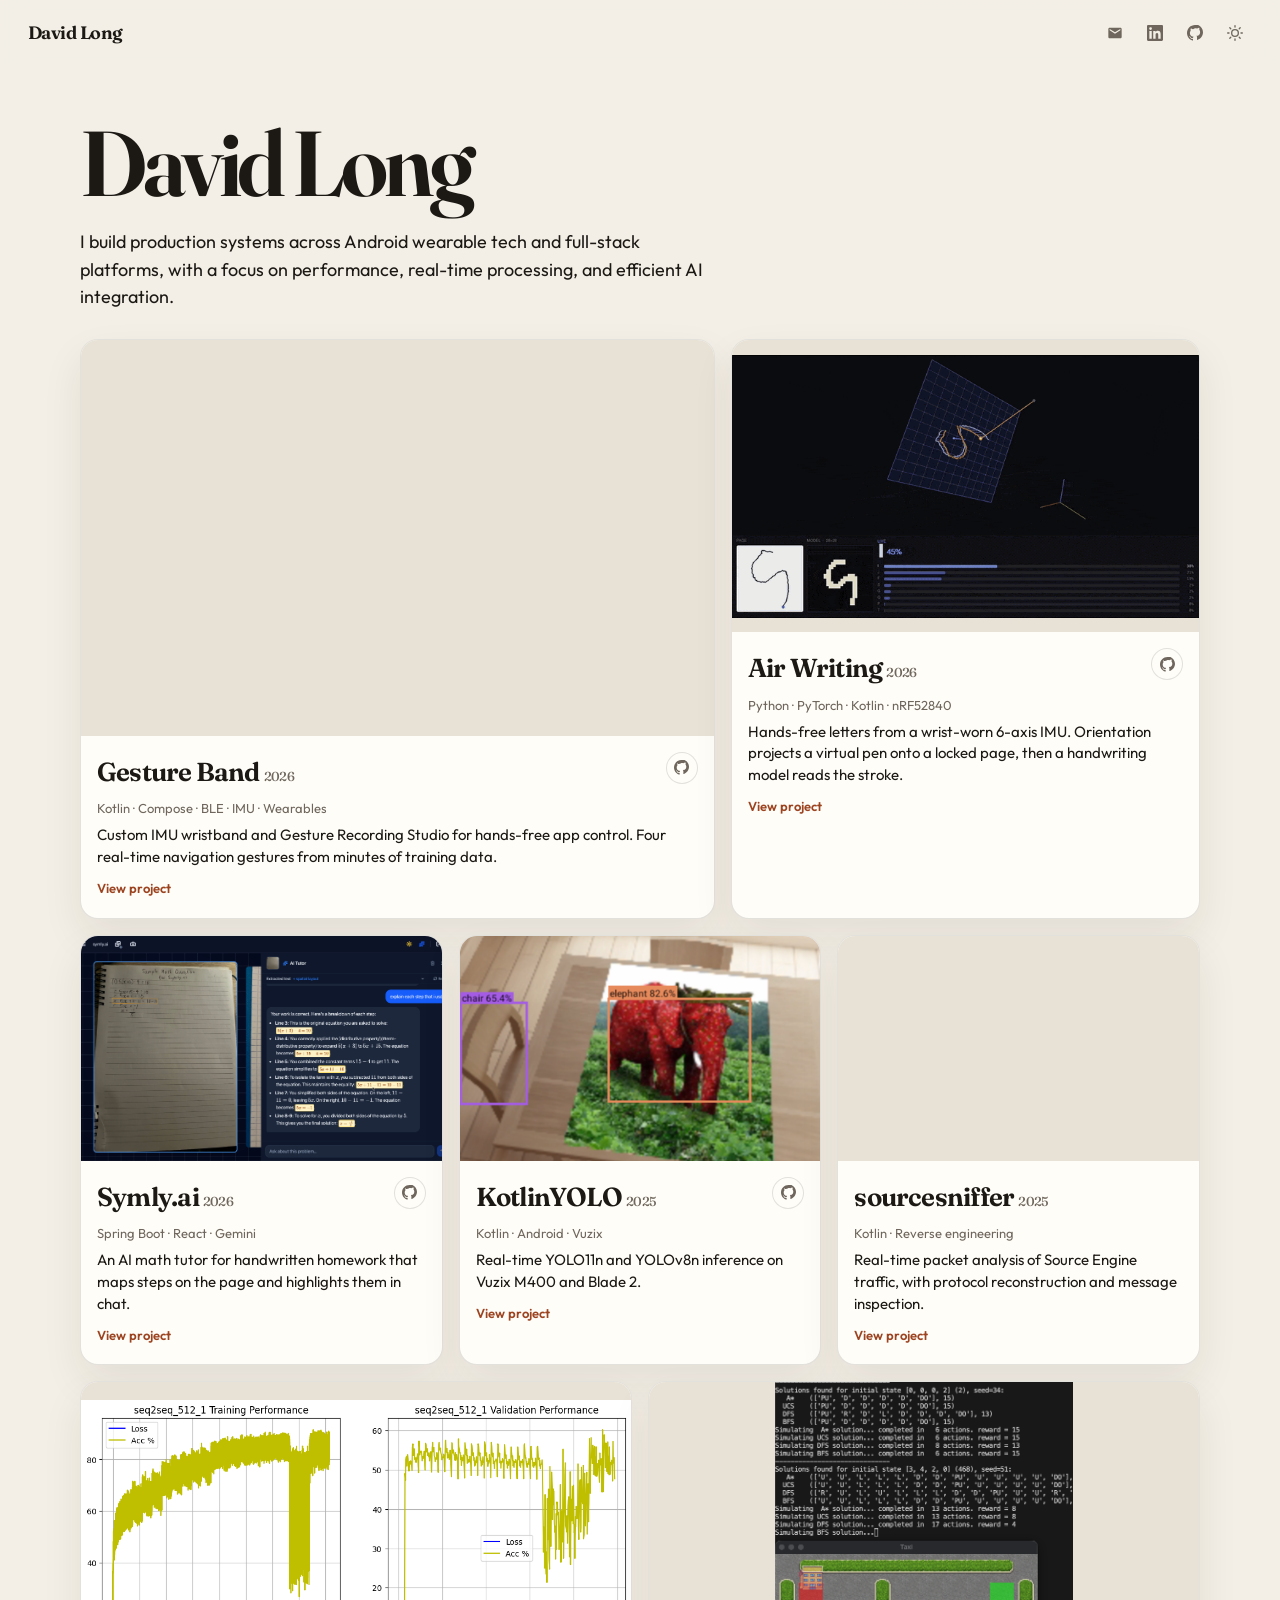
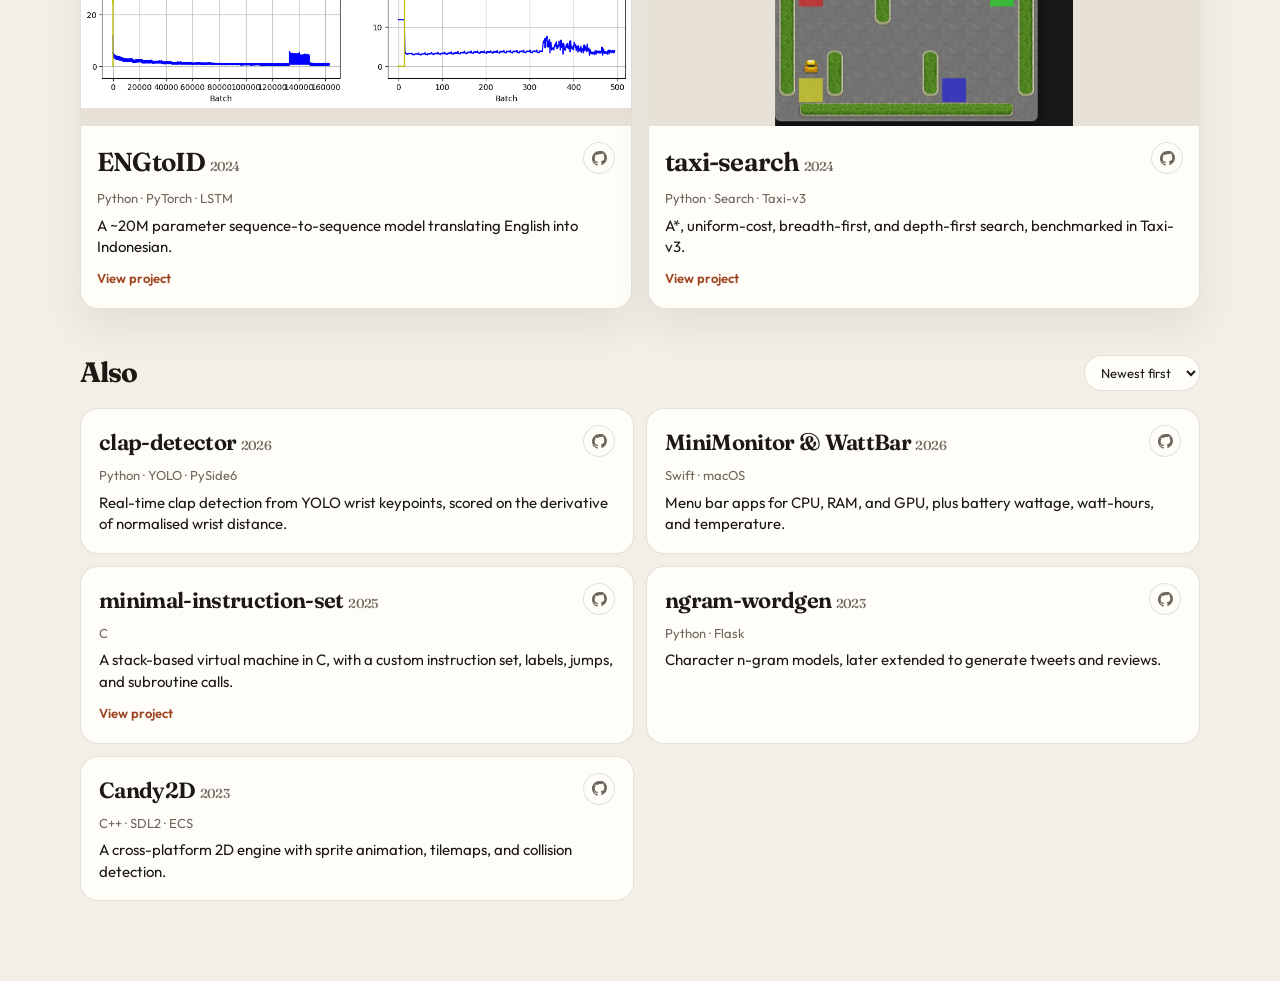
==== index.html @ f0a7e5d5 "Add the portfolio site." ====
<!DOCTYPE html>
<html lang="en">

<head>
    <script>
        (function () {
            var t = localStorage.getItem("theme");
            if (t === "dark" || (!t && window.matchMedia("(prefers-color-scheme: dark)").matches)) {
                document.documentElement.classList.add("dark");
            }
        })();
    </script>
    <meta charset="UTF-8" />
    <meta name="viewport" content="width=device-width, initial-scale=1.0" />
    <title>David Long — Software Engineer</title>
    <link rel="stylesheet" href="style.css" />
</head>

<body>

    <svg xmlns="http://www.w3.org/2000/svg" style="display:none" aria-hidden="true">
        <symbol id="email-icon" viewBox="0 0 24 24">
            <path fill="currentColor" d="M20 4H4c-1.1 0-2 .9-2 2v12c0 1.1.9 2 2 2h16c1.1 0 2-.9 2-2V6c0-1.1-.9-2-2-2zm0 4-8 5-8-5V6l8 5 8-5v2z"/>
        </symbol>
        <symbol id="linkedin-icon" viewBox="0 0 24 24">
            <path fill="currentColor" d="M20.447 20.452h-3.554v-5.569c0-1.328-.027-3.037-1.852-3.037-1.853 0-2.136 1.445-2.136 2.939v5.667H9.351V9h3.414v1.561h.046c.477-.9 1.637-1.85 3.37-1.85 3.601 0 4.267 2.37 4.267 5.455v6.286zM5.337 7.433a2.062 2.062 0 01-2.063-2.065 2.064 2.064 0 114.127 0 2.063 2.063 0 01-2.063 2.065zm1.782 13.019H3.555V9h3.564v11.452zM22.222 0H1.771C.792 0 0 .774 0 1.729v20.542C0 23.227.792 24 1.771 24h20.451C23.2 24 24 23.227 24 22.271V1.729C24 .774 23.2 0 22.222 0h.003z"/>
        </symbol>
        <symbol id="github-icon" viewBox="0 0 24 24">
            <path fill="currentColor" d="M12 0C5.37 0 0 5.37 0 12c0 5.31 3.435 9.795 8.205 11.385.6.113.82-.258.82-.577 0-.285-.01-1.04-.015-2.04-3.338.724-4.042-1.61-4.042-1.61C4.422 18.07 3.633 17.7 3.633 17.7c-1.087-.744.084-.729.084-.729 1.205.084 1.838 1.236 1.838 1.236 1.07 1.835 2.809 1.305 3.495.998.108-.776.417-1.305.76-1.604-2.665-.305-5.467-1.334-5.467-5.931 0-1.311.469-2.381 1.236-3.221-.124-.303-.535-1.524.117-3.176 0 0 1.008-.322 3.301 1.23A11.51 11.51 0 0112 4.8c1.02.005 2.047.138 3.006.404 2.291-1.552 3.297-1.23 3.297-1.23.653 1.653.242 2.874.118 3.176.77.84 1.235 1.911 1.235 3.221 0 4.609-2.807 5.624-5.479 5.921.43.372.823 1.102.823 2.222v3.293c0 .319.192.694.801.576 4.765-1.589 8.199-6.086 8.199-11.386 0-6.627-5.373-12-12-12z"/>
        </symbol>
    </svg>

    <header class="bar">
        <a class="brand" href="index.html">David Long</a>
        <div class="bar-end">
            <a class="icon-link" href="mailto:davernlon@gmail.com" aria-label="Email">
                <svg><use href="#email-icon"/></svg>
            </a>
            <a class="icon-link" href="https://www.linkedin.com/in/daverlon" target="_blank" rel="noopener noreferrer" aria-label="LinkedIn">
                <svg><use href="#linkedin-icon"/></svg>
            </a>
            <a class="icon-link" href="https://github.com/daverlon" target="_blank" rel="noopener noreferrer" aria-label="GitHub">
                <svg><use href="#github-icon"/></svg>
            </a>
            <button id="theme-toggle" type="button" aria-label="Toggle color theme">
                <svg class="icon-sun" viewBox="0 0 24 24" fill="none" stroke="currentColor" stroke-width="2" stroke-linecap="round" stroke-linejoin="round">
                    <circle cx="12" cy="12" r="5" />
                    <line x1="12" y1="1" x2="12" y2="3" />
                    <line x1="12" y1="21" x2="12" y2="23" />
                    <line x1="4.22" y1="4.22" x2="5.64" y2="5.64" />
                    <line x1="18.36" y1="18.36" x2="19.78" y2="19.78" />
                    <line x1="1" y1="12" x2="3" y2="12" />
                    <line x1="21" y1="12" x2="23" y2="12" />
                    <line x1="4.22" y1="19.78" x2="5.64" y2="18.36" />
                    <line x1="18.36" y1="5.64" x2="19.78" y2="4.22" />
                </svg>
                <svg class="icon-moon" viewBox="0 0 24 24" fill="none" stroke="currentColor" stroke-width="2" stroke-linecap="round" stroke-linejoin="round">
                    <path d="M21 12.79A9 9 0 1 1 11.21 3 7 7 0 0 0 21 12.79z" />
                </svg>
            </button>
        </div>
    </header>

    <main class="home">
        <section class="hero">
            <h1>David Long</h1>
            <p class="lede">
                I build production systems across Android wearable tech and full-stack platforms, with a focus on
                performance, real-time processing, and efficient AI integration.
            </p>
        </section>

        <section id="work">
            <div class="mosaic">
                <article class="piece">
                    <a class="piece-hit" href="gestureband.html" aria-label="Gesture Band"></a>
                    <div class="piece-media">
                        <video autoplay muted loop playsinline>
                            <source src="vid/gesture_preview.mp4" type="video/mp4">
                        </video>
                    </div>
                    <div class="piece-copy">
                        <div class="piece-top">
                            <h3>Gesture Band <span class="year">2026</span></h3>
                            <a class="ext" href="https://github.com/daverlon/Gesture-Recording-Studio" target="_blank" rel="noopener noreferrer" aria-label="Gesture Band on GitHub"><svg><use href="#github-icon"/></svg></a>
                        </div>
                        <p class="stack">Kotlin · Compose · BLE · IMU · Wearables</p>
                        <p class="blurb">Custom IMU wristband and Gesture Recording Studio for hands-free app control. Four real-time navigation gestures from minutes of training data.</p>
                        <span class="more">View project</span>
                    </div>
                </article>

                <article class="piece">
                    <a class="piece-hit" href="airwriting.html" aria-label="Air Writing"></a>
                    <div class="piece-media fit">
                        <img src="vid/airwriting_preview.gif" alt="Air writing pipeline: wrist orientation projected onto a page and classified as a letter">
                    </div>
                    <div class="piece-copy">
                        <div class="piece-top">
                            <h3>Air Writing <span class="year">2026</span></h3>
                            <a class="ext" href="https://github.com/daverlon/IMU-Air-Writing-Demo" target="_blank" rel="noopener noreferrer" aria-label="Air Writing on GitHub"><svg><use href="#github-icon"/></svg></a>
                        </div>
                        <p class="stack">Python · PyTorch · Kotlin · nRF52840</p>
                        <p class="blurb">Hands-free letters from a wrist-worn 6-axis IMU. Orientation projects a virtual pen onto a locked page, then a handwriting model reads the stroke.</p>
                        <span class="more">View project</span>
                    </div>
                </article>
            </div>

            <div class="mosaic-row">
                <article class="piece">
                    <a class="piece-hit" href="symly.html" aria-label="Symly.ai"></a>
                    <div class="piece-media">
                        <img src="img/symly_preview.png" alt="Symly.ai tutor highlighting steps on handwritten algebra">
                    </div>
                    <div class="piece-copy">
                        <div class="piece-top">
                            <h3>Symly.ai <span class="year">2026</span></h3>
                            <a class="ext" href="https://github.com/daverlon/symly.ai" target="_blank" rel="noopener noreferrer" aria-label="Symly.ai on GitHub"><svg><use href="#github-icon"/></svg></a>
                        </div>
                        <p class="stack">Spring Boot · React · Gemini</p>
                        <p class="blurb">An AI math tutor for handwritten homework that maps steps on the page and highlights them in chat.</p>
                        <span class="more">View project</span>
                    </div>
                </article>

                <article class="piece">
                    <a class="piece-hit" href="kotlinyolo.html" aria-label="KotlinYOLO"></a>
                    <div class="piece-media">
                        <img src="img/kotlinyolo_preview.png" alt="On-device YOLO detections running on smart glasses">
                    </div>
                    <div class="piece-copy">
                        <div class="piece-top">
                            <h3>KotlinYOLO <span class="year">2025</span></h3>
                            <a class="ext" href="https://github.com/daverlon/KotlinYOLO" target="_blank" rel="noopener noreferrer" aria-label="KotlinYOLO on GitHub"><svg><use href="#github-icon"/></svg></a>
                        </div>
                        <p class="stack">Kotlin · Android · Vuzix</p>
                        <p class="blurb">Real-time YOLO11n and YOLOv8n inference on Vuzix M400 and Blade 2.</p>
                        <span class="more">View project</span>
                    </div>
                </article>

                <article class="piece">
                    <a class="piece-hit" href="sourcesniffer.html" aria-label="sourcesniffer"></a>
                    <div class="piece-media">
                        <video autoplay muted loop playsinline>
                            <source src="vid/sourcesniffer_preview.mp4" type="video/mp4">
                        </video>
                    </div>
                    <div class="piece-copy">
                        <div class="piece-top">
                            <h3>sourcesniffer <span class="year">2025</span></h3>
                        </div>
                        <p class="stack">Kotlin · Reverse engineering</p>
                        <p class="blurb">Real-time packet analysis of Source Engine traffic, with protocol reconstruction and message inspection.</p>
                        <span class="more">View project</span>
                    </div>
                </article>
            </div>

            <div class="mosaic-row" style="grid-template-columns: 1fr 1fr;">
                <article class="piece">
                    <a class="piece-hit" href="engtoid.html" aria-label="ENGtoID"></a>
                    <div class="piece-media fit">
                        <img src="img/engtoid_performance.png" alt="ENGtoID training and validation curves">
                    </div>
                    <div class="piece-copy">
                        <div class="piece-top">
                            <h3>ENGtoID <span class="year">2024</span></h3>
                            <a class="ext" href="https://github.com/daverlon/ENGtoID" target="_blank" rel="noopener noreferrer" aria-label="ENGtoID on GitHub"><svg><use href="#github-icon"/></svg></a>
                        </div>
                        <p class="stack">Python · PyTorch · LSTM</p>
                        <p class="blurb">A ~20M parameter sequence-to-sequence model translating English into Indonesian.</p>
                        <span class="more">View project</span>
                    </div>
                </article>

                <article class="piece">
                    <a class="piece-hit" href="taxisearch.html" aria-label="taxi-search"></a>
                    <div class="piece-media fit">
                        <img src="img/taxisearch_preview.png" alt="Search algorithm comparison in the Taxi-v3 environment">
                    </div>
                    <div class="piece-copy">
                        <div class="piece-top">
                            <h3>taxi-search <span class="year">2024</span></h3>
                            <a class="ext" href="https://github.com/daverlon/taxi-search" target="_blank" rel="noopener noreferrer" aria-label="taxi-search on GitHub"><svg><use href="#github-icon"/></svg></a>
                        </div>
                        <p class="stack">Python · Search · Taxi-v3</p>
                        <p class="blurb">A*, uniform-cost, breadth-first, and depth-first search, benchmarked in Taxi-v3.</p>
                        <span class="more">View project</span>
                    </div>
                </article>
            </div>

            <div class="archive-head">
                <h2>Also</h2>
                <select id="project-sort" aria-label="Sort other projects">
                    <option value="date-desc">Newest first</option>
                    <option value="date-asc">Oldest first</option>
                    <option value="name">Name (A–Z)</option>
                </select>
            </div>

            <div class="archive">
                <article class="piece entry">
                    <a class="piece-hit" href="https://github.com/daverlon/clap-detector" target="_blank" rel="noopener noreferrer" aria-label="clap-detector"></a>
                    <div class="piece-copy">
                        <div class="piece-top">
                            <h3><span class="project-name">clap-detector</span> <span class="date year">2026</span></h3>
                            <a class="ext" href="https://github.com/daverlon/clap-detector" target="_blank" rel="noopener noreferrer" aria-label="clap-detector on GitHub"><svg><use href="#github-icon"/></svg></a>
                        </div>
                        <p class="stack">Python · YOLO · PySide6</p>
                        <p class="blurb">Real-time clap detection from YOLO wrist keypoints, scored on the derivative of normalised wrist distance.</p>
                    </div>
                </article>

                <article class="piece entry">
                    <a class="piece-hit" href="https://github.com/daverlon/MiniMonitor" target="_blank" rel="noopener noreferrer" aria-label="MiniMonitor and WattBar"></a>
                    <div class="piece-copy">
                        <div class="piece-top">
                            <h3><span class="project-name">MiniMonitor &amp; WattBar</span> <span class="date year">2026</span></h3>
                            <a class="ext" href="https://github.com/daverlon/MiniMonitor" target="_blank" rel="noopener noreferrer" aria-label="MiniMonitor on GitHub"><svg><use href="#github-icon"/></svg></a>
                        </div>
                        <p class="stack">Swift · macOS</p>
                        <p class="blurb">Menu bar apps for CPU, RAM, and GPU, plus battery wattage, watt-hours, and temperature.</p>
                    </div>
                </article>

                <article class="piece entry">
                    <a class="piece-hit" href="minimalinstructionset.html" aria-label="minimal-instruction-set"></a>
                    <div class="piece-copy">
                        <div class="piece-top">
                            <h3><span class="project-name">minimal-instruction-set</span> <span class="date year">2025</span></h3>
                            <a class="ext" href="https://github.com/daverlon/minimal-instruction-set" target="_blank" rel="noopener noreferrer" aria-label="minimal-instruction-set on GitHub"><svg><use href="#github-icon"/></svg></a>
                        </div>
                        <p class="stack">C</p>
                        <p class="blurb">A stack-based virtual machine in C, with a custom instruction set, labels, jumps, and subroutine calls.</p>
                        <span class="more">View project</span>
                    </div>
                </article>

                <article class="piece entry">
                    <a class="piece-hit" href="https://github.com/daverlon/ngram-wordgen" target="_blank" rel="noopener noreferrer" aria-label="ngram-wordgen"></a>
                    <div class="piece-copy">
                        <div class="piece-top">
                            <h3><span class="project-name">ngram-wordgen</span> <span class="date year">2023</span></h3>
                            <a class="ext" href="https://github.com/daverlon/ngram-wordgen" target="_blank" rel="noopener noreferrer" aria-label="ngram-wordgen on GitHub"><svg><use href="#github-icon"/></svg></a>
                        </div>
                        <p class="stack">Python · Flask</p>
                        <p class="blurb">Character n-gram models, later extended to generate tweets and reviews.</p>
                    </div>
                </article>

                <article class="piece entry">
                    <a class="piece-hit" href="https://github.com/daverlon/Candy2D" target="_blank" rel="noopener noreferrer" aria-label="Candy2D"></a>
                    <div class="piece-copy">
                        <div class="piece-top">
                            <h3><span class="project-name">Candy2D</span> <span class="date year">2023</span></h3>
                            <a class="ext" href="https://github.com/daverlon/Candy2D" target="_blank" rel="noopener noreferrer" aria-label="Candy2D on GitHub"><svg><use href="#github-icon"/></svg></a>
                        </div>
                        <p class="stack">C++ · SDL2 · ECS</p>
                        <p class="blurb">A cross-platform 2D engine with sprite animation, tilemaps, and collision detection.</p>
                    </div>
                </article>
            </div>
        </section>
    </main>

    <script src="theme.js"></script>
    <script>
        function getYear(entry) {
            const dateEl = entry.querySelector(".date");
            if (!dateEl) return 0;
            const match = dateEl.textContent.match(/\d{4}/);
            return match ? parseInt(match[0], 10) : 0;
        }

        function getName(entry) {
            const nameEl = entry.querySelector(".project-name");
            return nameEl ? nameEl.textContent.toLowerCase() : "";
        }

        function sortProjects(mode) {
            const container = document.querySelector(".archive");
            const entries = [...container.querySelectorAll(".entry")];
            const sorted = [...entries];

            if (mode === "date-desc") sorted.sort((a, b) => getYear(b) - getYear(a));
            else if (mode === "date-asc") sorted.sort((a, b) => getYear(a) - getYear(b));
            else if (mode === "name") sorted.sort((a, b) => getName(a).localeCompare(getName(b)));

            sorted.forEach((entry) => container.appendChild(entry));
        }

        const select = document.getElementById("project-sort");
        sortProjects(select.value);
        select.addEventListener("change", () => sortProjects(select.value));
    </script>
</body>

</html>
---- style.css ----
@import url("https://fonts.googleapis.com/css2?family=Fraunces:opsz,wght@9..144,520;9..144,640&family=Outfit:wght@400;500;600&display=swap");

:root {
    --bg: #f3efe6;
    --bg-2: #e7e1d4;
    --surface: #fffdf8;
    --ink: #1c1915;
    --muted: #6f675d;
    --line: rgba(28, 25, 21, 0.12);
    --accent: #9c4320;
    --accent-soft: rgba(156, 67, 32, 0.12);
    --media: #e8e2d6;
    --shadow: 0 18px 40px rgba(60, 40, 20, 0.08);
    --radius: 18px;
}

html.dark {
    --bg: #12110e;
    --bg-2: #1c1a16;
    --surface: #1b1916;
    --ink: #f4efe6;
    --muted: #b1a79b;
    --line: rgba(244, 239, 230, 0.12);
    --accent: #e7a27a;
    --accent-soft: rgba(231, 162, 122, 0.14);
    --media: #0c0b09;
    --shadow: 0 18px 40px rgba(0, 0, 0, 0.35);
}

* {
    box-sizing: border-box;
}

html {
    scroll-behavior: smooth;
}

body {
    margin: 0;
    background:
        radial-gradient(1200px 500px at 80% -10%, var(--accent-soft), transparent 55%),
        var(--bg);
    color: var(--ink);
    font-family: Outfit, "Segoe UI", sans-serif;
    font-size: 16px;
    line-height: 1.55;
    transition: background 0.2s, color 0.2s;
}

a {
    color: inherit;
}

img,
video {
    max-width: 100%;
}

.bar {
    position: sticky;
    top: 0;
    z-index: 20;
    display: flex;
    align-items: center;
    gap: 22px;
    padding: 16px 28px;
    background: color-mix(in srgb, var(--bg) 86%, transparent);
    backdrop-filter: blur(14px);
    border-bottom: 1px solid transparent;
}

.brand {
    font-family: Fraunces, Georgia, serif;
    font-weight: 640;
    font-size: 18px;
    letter-spacing: -0.03em;
    text-decoration: none;
}

.bar-nav {
    display: flex;
    gap: 16px;
}

.bar-nav a {
    text-decoration: none;
    color: var(--muted);
    font-size: 14px;
    font-weight: 500;
}

.bar-nav a:hover,
.bar-end a:hover {
    color: var(--ink);
}

.bar-end {
    margin-left: auto;
    display: flex;
    align-items: center;
    gap: 6px;
}

.icon-link,
#theme-toggle {
    width: 34px;
    height: 34px;
    display: grid;
    place-items: center;
    border-radius: 999px;
    color: var(--muted);
    background: transparent;
    border: 1px solid transparent;
    text-decoration: none;
    cursor: pointer;
}

.icon-link:hover,
#theme-toggle:hover {
    color: var(--ink);
    background: var(--surface);
    border-color: var(--line);
}

.icon-link svg,
#theme-toggle svg {
    width: 16px;
    height: 16px;
}

#theme-toggle {
    position: relative;
}

.icon-sun,
.icon-moon {
    position: absolute;
    transition: opacity 0.2s, transform 0.2s;
}

.icon-moon {
    opacity: 0;
    transform: rotate(-20deg) scale(0.8);
}

html.dark .icon-sun {
    opacity: 0;
    transform: rotate(20deg) scale(0.8);
}

html.dark .icon-moon {
    opacity: 1;
    transform: none;
}

.home {
    width: min(1120px, calc(100% - 40px));
    margin: 0 auto 80px;
}

.hero {
    padding: 54px 0 28px;
}

.eyebrow {
    margin: 0 0 14px;
    color: var(--accent);
    font-size: 13px;
    font-weight: 600;
    letter-spacing: 0.14em;
    text-transform: uppercase;
}

.hero h1 {
    margin: 0;
    font-family: Fraunces, Georgia, serif;
    font-weight: 640;
    font-size: clamp(52px, 8vw, 92px);
    letter-spacing: -0.045em;
    line-height: 0.92;
}

.lede {
    max-width: 640px;
    margin: 22px 0 0;
    font-size: 18px;
    line-height: 1.55;
    color: var(--ink);
}

.hero-meta {
    margin: 14px 0 0;
    color: var(--muted);
    font-size: 14px;
}

.section-label {
    display: flex;
    align-items: baseline;
    justify-content: space-between;
    gap: 16px;
    margin: 36px 0 16px;
}

.section-label h2 {
    margin: 0;
    font-family: Fraunces, Georgia, serif;
    font-size: 32px;
    font-weight: 640;
    letter-spacing: -0.03em;
}

.section-label p {
    margin: 0;
    color: var(--muted);
    font-size: 14px;
}

.mosaic {
    display: grid;
    grid-template-columns: 1.15fr 0.85fr;
    gap: 16px;
}

.mosaic-row {
    display: grid;
    grid-template-columns: repeat(3, 1fr);
    gap: 16px;
    margin-top: 16px;
}

.piece {
    position: relative;
    display: flex;
    flex-direction: column;
    min-width: 0;
    background: var(--surface);
    border: 1px solid var(--line);
    border-radius: var(--radius);
    overflow: hidden;
    box-shadow: var(--shadow);
    transition: transform 0.25s ease, border-color 0.25s ease;
}

.piece:hover {
    transform: translateY(-3px);
    border-color: color-mix(in srgb, var(--accent) 45%, var(--line));
}

.piece-hit {
    position: absolute;
    inset: 0;
    z-index: 1;
}

.piece-media {
    aspect-ratio: 16 / 10;
    background: var(--media);
    overflow: hidden;
}

.piece-media img,
.piece-media video {
    width: 100%;
    height: 100%;
    object-fit: cover;
    display: block;
    transition: transform 0.45s ease;
}

.piece:hover .piece-media img,
.piece:hover .piece-media video {
    transform: scale(1.035);
}

.piece-media.fit img,
.piece-media.fit video {
    object-fit: contain;
}

.piece-copy {
    padding: 16px 16px 18px;
}

.piece-top {
    display: flex;
    align-items: flex-start;
    justify-content: space-between;
    gap: 10px;
}

.piece h3 {
    margin: 0;
    font-family: Fraunces, Georgia, serif;
    font-size: 26px;
    font-weight: 640;
    letter-spacing: -0.03em;
}

.year {
    color: var(--muted);
    font-size: 13px;
    font-weight: 500;
}

.stack,
.blurb {
    margin: 6px 0 0;
}

.stack {
    color: var(--muted);
    font-size: 13px;
}

.blurb {
    font-size: 15px;
    line-height: 1.45;
}

.more {
    display: inline-block;
    margin-top: 10px;
    color: var(--accent);
    font-size: 13px;
    font-weight: 600;
}

.ext {
    position: relative;
    z-index: 2;
    flex: none;
    width: 32px;
    height: 32px;
    display: grid;
    place-items: center;
    border-radius: 999px;
    color: var(--muted);
    border: 1px solid var(--line);
    background: var(--surface);
}

.ext:hover {
    color: var(--ink);
}

.ext svg {
    width: 15px;
    height: 15px;
}

.archive-head {
    display: flex;
    align-items: center;
    justify-content: space-between;
    gap: 12px;
    margin: 42px 0 14px;
}

.archive-head h2 {
    margin: 0;
    font-family: Fraunces, Georgia, serif;
    font-size: 28px;
    letter-spacing: -0.03em;
}

#project-sort {
    font-family: inherit;
    font-size: 13px;
    color: var(--ink);
    background: var(--surface);
    border: 1px solid var(--line);
    border-radius: 999px;
    padding: 8px 12px;
}

.archive {
    display: grid;
    grid-template-columns: 1fr 1fr;
    gap: 12px;
}

.archive .piece {
    box-shadow: none;
}

.archive .piece-copy {
    padding: 16px 18px 18px;
}

.archive h3 {
    font-size: 22px;
}

.about {
    margin-top: 56px;
    display: grid;
    grid-template-columns: 1.4fr 0.8fr;
    gap: 18px;
}

.panel {
    background: var(--surface);
    border: 1px solid var(--line);
    border-radius: var(--radius);
    padding: 22px 22px 8px;
}

.panel h2 {
    margin: 0 0 6px;
    font-family: Fraunces, Georgia, serif;
    font-size: 28px;
    letter-spacing: -0.03em;
}

.org {
    display: flex;
    justify-content: space-between;
    gap: 12px;
    align-items: baseline;
    margin-top: 8px;
}

.org strong {
    font-size: 16px;
}

.org span,
.role-line {
    color: var(--muted);
    font-size: 13px;
}

.role-stack {
    position: relative;
    margin: 14px 0 18px;
    padding-left: 18px;
}

.role-stack::before {
    content: "";
    position: absolute;
    left: 4px;
    top: 8px;
    bottom: 8px;
    width: 1px;
    background: var(--line);
}

.role {
    position: relative;
    margin-bottom: 16px;
}

.role::before {
    content: "";
    position: absolute;
    left: -17px;
    top: 6px;
    width: 7px;
    height: 7px;
    border-radius: 50%;
    background: var(--bg);
    border: 1.5px solid var(--accent);
}

.role-top {
    display: flex;
    justify-content: space-between;
    gap: 12px;
    align-items: baseline;
}

.role-top strong {
    font-size: 15px;
}

.role ul {
    margin: 6px 0 0;
    padding-left: 18px;
}

.role li {
    margin: 0 0 4px;
    color: var(--ink);
    font-size: 14px;
}

.skills {
    display: flex;
    flex-wrap: wrap;
    gap: 8px;
    margin: 14px 0 18px;
}

.skills span {
    font-size: 13px;
    padding: 6px 10px;
    border-radius: 999px;
    background: var(--accent-soft);
    color: var(--ink);
}

.side h2 {
    margin-bottom: 12px;
}

.edu p {
    margin: 0 0 8px;
}

.edu .when {
    color: var(--muted);
    font-size: 13px;
}

.foot {
    display: flex;
    justify-content: space-between;
    gap: 12px;
    margin-top: 28px;
    color: var(--muted);
    font-size: 13px;
}

.foot a {
    color: var(--accent);
}

/* Case studies */
body.study {
    background: var(--bg);
}

body.study .page {
    width: min(760px, calc(100% - 40px));
    margin: 28px auto 80px;
}

body.study .back {
    display: inline-flex;
    margin-bottom: 18px;
    color: var(--muted);
    text-decoration: none;
    font-size: 14px;
    font-weight: 500;
}

body.study .back:hover {
    color: var(--ink);
}

body.study .resume-name {
    font-family: Fraunces, Georgia, serif;
    font-size: clamp(40px, 6vw, 64px);
    font-weight: 640;
    letter-spacing: -0.04em;
    line-height: 0.98;
    margin-bottom: 10px;
}

body.study .resume-contact {
    margin-bottom: 12px;
    color: var(--muted);
    font-size: 15px;
}

body.study .resume-contact a {
    color: var(--accent);
    text-decoration: none;
    border-bottom: 1px solid color-mix(in srgb, var(--accent) 45%, transparent);
}

body.study .meta {
    color: var(--muted);
    font-size: 14px;
    margin-bottom: 8px;
}

body.study .section-heading {
    margin: 40px 0 10px;
    font-family: Fraunces, Georgia, serif;
    font-size: 28px;
    font-weight: 640;
    letter-spacing: -0.03em;
}

body.study .section-heading::before {
    content: "";
    display: block;
    width: 28px;
    height: 2px;
    margin-bottom: 10px;
    background: var(--accent);
}

body.study .text-block,
body.study li {
    font-size: 16.5px;
    line-height: 1.65;
}

body.study .text-block {
    margin: 0 0 12px;
}

body.study ul {
    margin: 4px 0 14px;
    padding-left: 1.15em;
}

body.study li {
    margin-bottom: 6px;
}

body.study a {
    color: var(--accent);
}

body.study code {
    font-family: "SF Mono", ui-monospace, Menlo, Consolas, monospace;
    font-size: 0.88em;
    background: var(--bg-2);
    padding: 0.1em 0.35em;
    border-radius: 5px;
}

body.study .italic {
    color: var(--muted);
    font-size: 14.5px;
}

body.study .image-center {
    margin: 18px 0 10px;
}

body.study .image-center img,
body.study video,
body.study .page > img {
    width: 100%;
    height: auto;
    display: block;
    border-radius: 16px;
    border: 1px solid var(--line);
    background: var(--media);
}

:focus-visible {
    outline: 2px solid var(--accent);
    outline-offset: 3px;
}

@media (max-width: 860px) {
    .mosaic,
    .mosaic-row,
    .archive,
    .about {
        grid-template-columns: 1fr;
    }

    .bar {
        padding: 12px 16px;
        gap: 12px;
    }

    .hero {
        padding-top: 32px;
    }

    .home,
    body.study .page {
        width: min(100% - 32px, 1120px);
    }
}

@media (prefers-reduced-motion: reduce) {
    html {
        scroll-behavior: auto;
    }

    .piece,
    .piece-media img,
    .piece-media video {
        transition: none;
    }
}
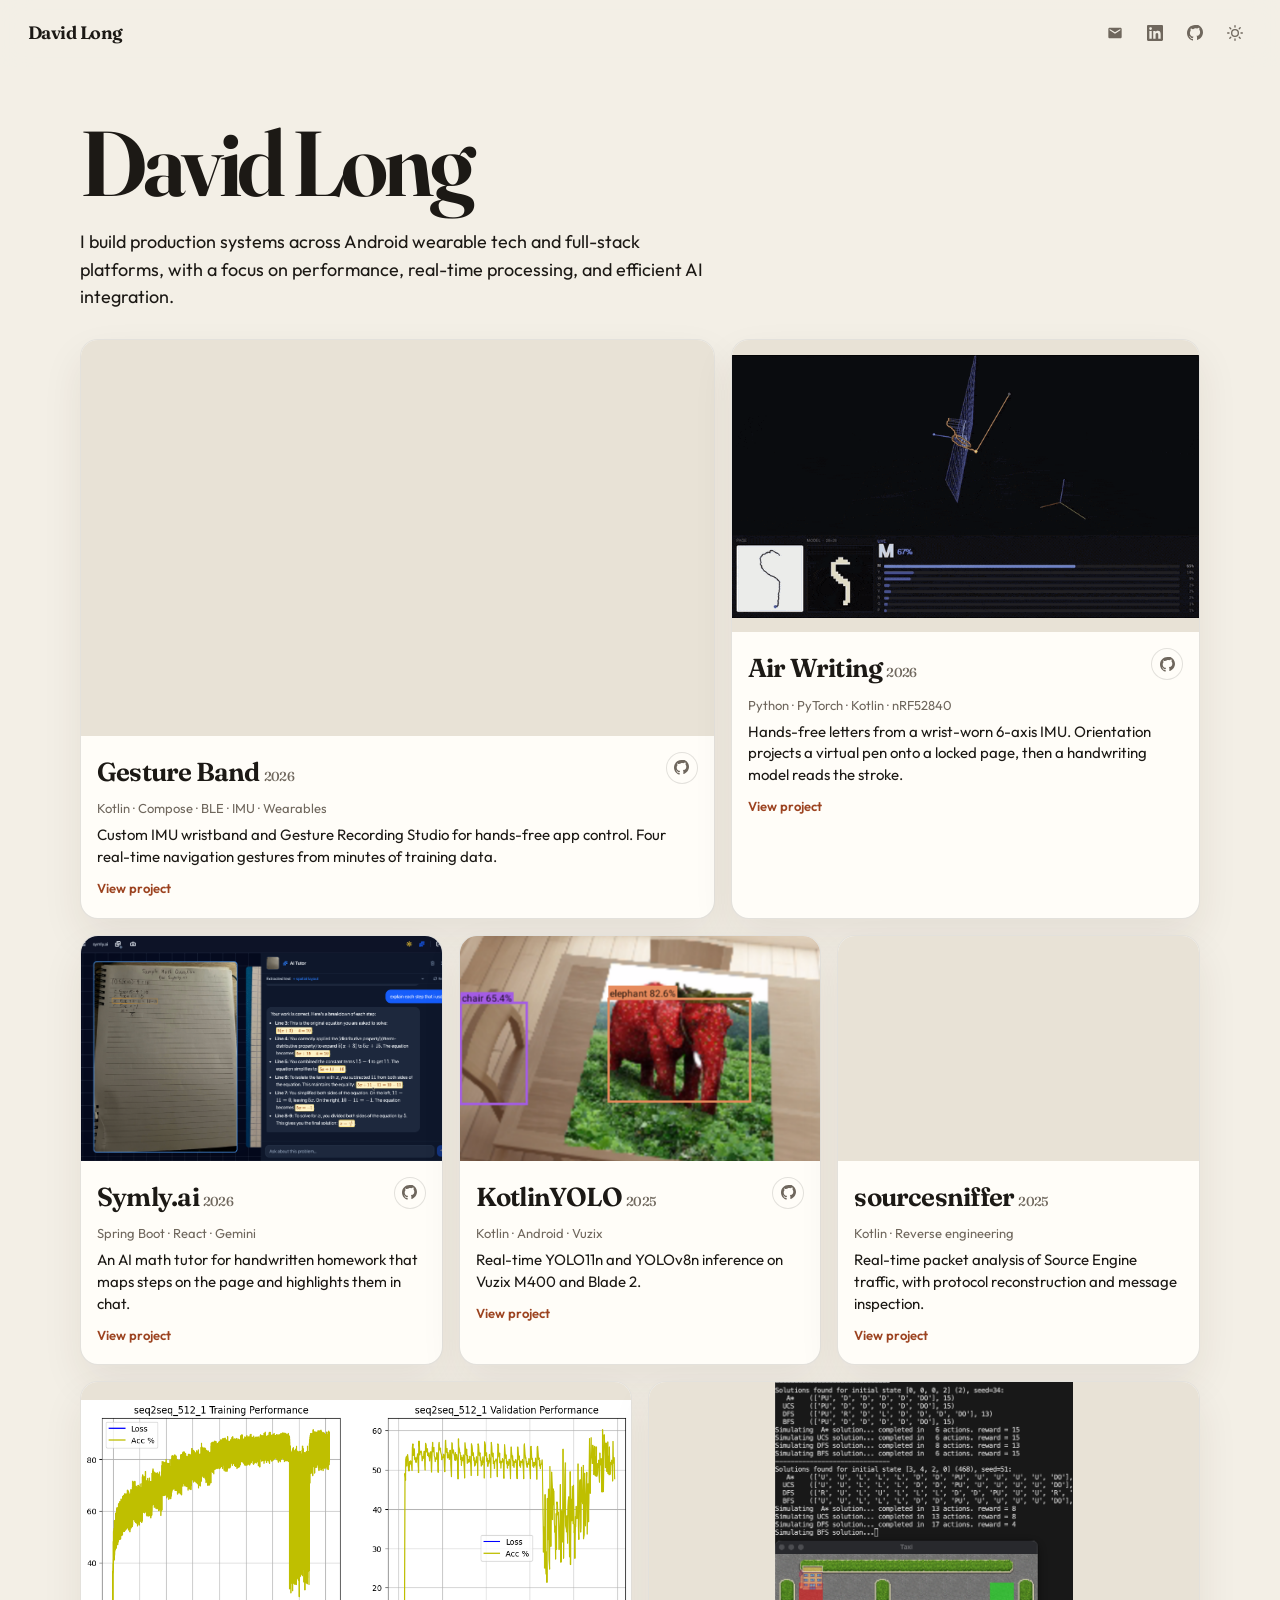
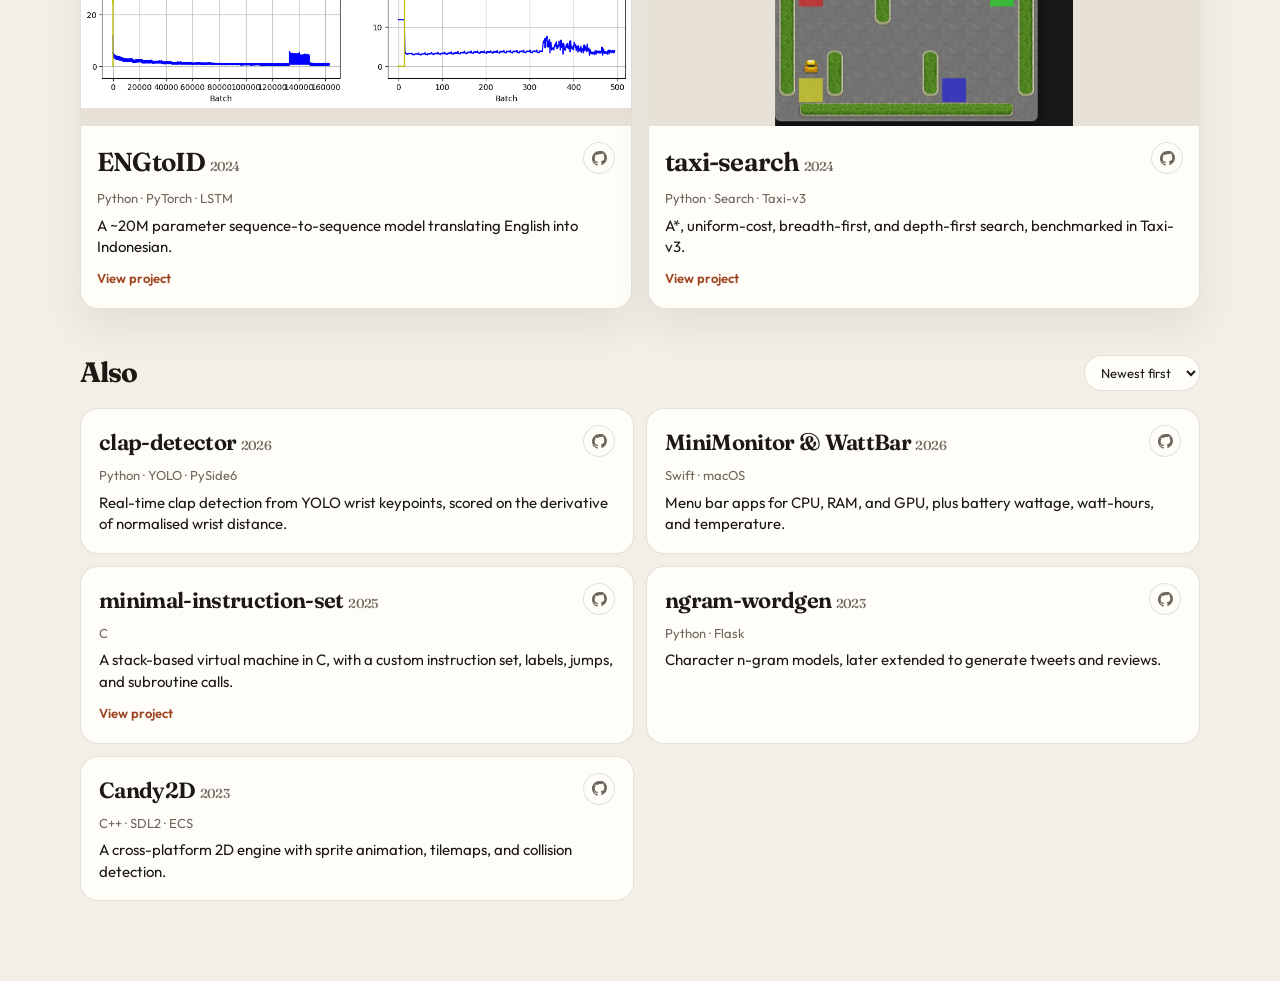
==== commit 0dd7ff89: "Point GitHub and LinkedIn links at davernlon." ====
--- a/index.html
+++ b/index.html
@@ -36,10 +36,10 @@
             <a class="icon-link" href="mailto:davernlon@gmail.com" aria-label="Email">
                 <svg><use href="#email-icon"/></svg>
             </a>
-            <a class="icon-link" href="https://www.linkedin.com/in/daverlon" target="_blank" rel="noopener noreferrer" aria-label="LinkedIn">
+            <a class="icon-link" href="https://www.linkedin.com/in/davernlon" target="_blank" rel="noopener noreferrer" aria-label="LinkedIn">
                 <svg><use href="#linkedin-icon"/></svg>
             </a>
-            <a class="icon-link" href="https://github.com/daverlon" target="_blank" rel="noopener noreferrer" aria-label="GitHub">
+            <a class="icon-link" href="https://github.com/davernlon" target="_blank" rel="noopener noreferrer" aria-label="GitHub">
                 <svg><use href="#github-icon"/></svg>
             </a>
             <button id="theme-toggle" type="button" aria-label="Toggle color theme">
@@ -82,7 +82,7 @@
                     <div class="piece-copy">
                         <div class="piece-top">
                             <h3>Gesture Band <span class="year">2026</span></h3>
-                            <a class="ext" href="https://github.com/daverlon/Gesture-Recording-Studio" target="_blank" rel="noopener noreferrer" aria-label="Gesture Band on GitHub"><svg><use href="#github-icon"/></svg></a>
+                            <a class="ext" href="https://github.com/davernlon/Gesture-Recording-Studio" target="_blank" rel="noopener noreferrer" aria-label="Gesture Band on GitHub"><svg><use href="#github-icon"/></svg></a>
                         </div>
                         <p class="stack">Kotlin · Compose · BLE · IMU · Wearables</p>
                         <p class="blurb">Custom IMU wristband and Gesture Recording Studio for hands-free app control. Four real-time navigation gestures from minutes of training data.</p>
@@ -98,7 +98,7 @@
                     <div class="piece-copy">
                         <div class="piece-top">
                             <h3>Air Writing <span class="year">2026</span></h3>
-                            <a class="ext" href="https://github.com/daverlon/IMU-Air-Writing-Demo" target="_blank" rel="noopener noreferrer" aria-label="Air Writing on GitHub"><svg><use href="#github-icon"/></svg></a>
+                            <a class="ext" href="https://github.com/davernlon/IMU-Air-Writing-Demo" target="_blank" rel="noopener noreferrer" aria-label="Air Writing on GitHub"><svg><use href="#github-icon"/></svg></a>
                         </div>
                         <p class="stack">Python · PyTorch · Kotlin · nRF52840</p>
                         <p class="blurb">Hands-free letters from a wrist-worn 6-axis IMU. Orientation projects a virtual pen onto a locked page, then a handwriting model reads the stroke.</p>
@@ -116,7 +116,7 @@
                     <div class="piece-copy">
                         <div class="piece-top">
                             <h3>Symly.ai <span class="year">2026</span></h3>
-                            <a class="ext" href="https://github.com/daverlon/symly.ai" target="_blank" rel="noopener noreferrer" aria-label="Symly.ai on GitHub"><svg><use href="#github-icon"/></svg></a>
+                            <a class="ext" href="https://github.com/davernlon/symly.ai" target="_blank" rel="noopener noreferrer" aria-label="Symly.ai on GitHub"><svg><use href="#github-icon"/></svg></a>
                         </div>
                         <p class="stack">Spring Boot · React · Gemini</p>
                         <p class="blurb">An AI math tutor for handwritten homework that maps steps on the page and highlights them in chat.</p>
@@ -132,7 +132,7 @@
                     <div class="piece-copy">
                         <div class="piece-top">
                             <h3>KotlinYOLO <span class="year">2025</span></h3>
-                            <a class="ext" href="https://github.com/daverlon/KotlinYOLO" target="_blank" rel="noopener noreferrer" aria-label="KotlinYOLO on GitHub"><svg><use href="#github-icon"/></svg></a>
+                            <a class="ext" href="https://github.com/davernlon/KotlinYOLO" target="_blank" rel="noopener noreferrer" aria-label="KotlinYOLO on GitHub"><svg><use href="#github-icon"/></svg></a>
                         </div>
                         <p class="stack">Kotlin · Android · Vuzix</p>
                         <p class="blurb">Real-time YOLO11n and YOLOv8n inference on Vuzix M400 and Blade 2.</p>
@@ -167,7 +167,7 @@
                     <div class="piece-copy">
                         <div class="piece-top">
                             <h3>ENGtoID <span class="year">2024</span></h3>
-                            <a class="ext" href="https://github.com/daverlon/ENGtoID" target="_blank" rel="noopener noreferrer" aria-label="ENGtoID on GitHub"><svg><use href="#github-icon"/></svg></a>
+                            <a class="ext" href="https://github.com/davernlon/ENGtoID" target="_blank" rel="noopener noreferrer" aria-label="ENGtoID on GitHub"><svg><use href="#github-icon"/></svg></a>
                         </div>
                         <p class="stack">Python · PyTorch · LSTM</p>
                         <p class="blurb">A ~20M parameter sequence-to-sequence model translating English into Indonesian.</p>
@@ -183,7 +183,7 @@
                     <div class="piece-copy">
                         <div class="piece-top">
                             <h3>taxi-search <span class="year">2024</span></h3>
-                            <a class="ext" href="https://github.com/daverlon/taxi-search" target="_blank" rel="noopener noreferrer" aria-label="taxi-search on GitHub"><svg><use href="#github-icon"/></svg></a>
+                            <a class="ext" href="https://github.com/davernlon/taxi-search" target="_blank" rel="noopener noreferrer" aria-label="taxi-search on GitHub"><svg><use href="#github-icon"/></svg></a>
                         </div>
                         <p class="stack">Python · Search · Taxi-v3</p>
                         <p class="blurb">A*, uniform-cost, breadth-first, and depth-first search, benchmarked in Taxi-v3.</p>
@@ -203,11 +203,11 @@
 
             <div class="archive">
                 <article class="piece entry">
-                    <a class="piece-hit" href="https://github.com/daverlon/clap-detector" target="_blank" rel="noopener noreferrer" aria-label="clap-detector"></a>
+                    <a class="piece-hit" href="https://github.com/davernlon/clap-detector" target="_blank" rel="noopener noreferrer" aria-label="clap-detector"></a>
                     <div class="piece-copy">
                         <div class="piece-top">
                             <h3><span class="project-name">clap-detector</span> <span class="date year">2026</span></h3>
-                            <a class="ext" href="https://github.com/daverlon/clap-detector" target="_blank" rel="noopener noreferrer" aria-label="clap-detector on GitHub"><svg><use href="#github-icon"/></svg></a>
+                            <a class="ext" href="https://github.com/davernlon/clap-detector" target="_blank" rel="noopener noreferrer" aria-label="clap-detector on GitHub"><svg><use href="#github-icon"/></svg></a>
                         </div>
                         <p class="stack">Python · YOLO · PySide6</p>
                         <p class="blurb">Real-time clap detection from YOLO wrist keypoints, scored on the derivative of normalised wrist distance.</p>
@@ -215,11 +215,11 @@
                 </article>
 
                 <article class="piece entry">
-                    <a class="piece-hit" href="https://github.com/daverlon/MiniMonitor" target="_blank" rel="noopener noreferrer" aria-label="MiniMonitor and WattBar"></a>
+                    <a class="piece-hit" href="https://github.com/davernlon/MiniMonitor" target="_blank" rel="noopener noreferrer" aria-label="MiniMonitor and WattBar"></a>
                     <div class="piece-copy">
                         <div class="piece-top">
                             <h3><span class="project-name">MiniMonitor &amp; WattBar</span> <span class="date year">2026</span></h3>
-                            <a class="ext" href="https://github.com/daverlon/MiniMonitor" target="_blank" rel="noopener noreferrer" aria-label="MiniMonitor on GitHub"><svg><use href="#github-icon"/></svg></a>
+                            <a class="ext" href="https://github.com/davernlon/MiniMonitor" target="_blank" rel="noopener noreferrer" aria-label="MiniMonitor on GitHub"><svg><use href="#github-icon"/></svg></a>
                         </div>
                         <p class="stack">Swift · macOS</p>
                         <p class="blurb">Menu bar apps for CPU, RAM, and GPU, plus battery wattage, watt-hours, and temperature.</p>
@@ -231,7 +231,7 @@
                     <div class="piece-copy">
                         <div class="piece-top">
                             <h3><span class="project-name">minimal-instruction-set</span> <span class="date year">2025</span></h3>
-                            <a class="ext" href="https://github.com/daverlon/minimal-instruction-set" target="_blank" rel="noopener noreferrer" aria-label="minimal-instruction-set on GitHub"><svg><use href="#github-icon"/></svg></a>
+                            <a class="ext" href="https://github.com/davernlon/minimal-instruction-set" target="_blank" rel="noopener noreferrer" aria-label="minimal-instruction-set on GitHub"><svg><use href="#github-icon"/></svg></a>
                         </div>
                         <p class="stack">C</p>
                         <p class="blurb">A stack-based virtual machine in C, with a custom instruction set, labels, jumps, and subroutine calls.</p>
@@ -240,11 +240,11 @@
                 </article>
 
                 <article class="piece entry">
-                    <a class="piece-hit" href="https://github.com/daverlon/ngram-wordgen" target="_blank" rel="noopener noreferrer" aria-label="ngram-wordgen"></a>
+                    <a class="piece-hit" href="https://github.com/davernlon/ngram-wordgen" target="_blank" rel="noopener noreferrer" aria-label="ngram-wordgen"></a>
                     <div class="piece-copy">
                         <div class="piece-top">
                             <h3><span class="project-name">ngram-wordgen</span> <span class="date year">2023</span></h3>
-                            <a class="ext" href="https://github.com/daverlon/ngram-wordgen" target="_blank" rel="noopener noreferrer" aria-label="ngram-wordgen on GitHub"><svg><use href="#github-icon"/></svg></a>
+                            <a class="ext" href="https://github.com/davernlon/ngram-wordgen" target="_blank" rel="noopener noreferrer" aria-label="ngram-wordgen on GitHub"><svg><use href="#github-icon"/></svg></a>
                         </div>
                         <p class="stack">Python · Flask</p>
                         <p class="blurb">Character n-gram models, later extended to generate tweets and reviews.</p>
@@ -252,11 +252,11 @@
                 </article>
 
                 <article class="piece entry">
-                    <a class="piece-hit" href="https://github.com/daverlon/Candy2D" target="_blank" rel="noopener noreferrer" aria-label="Candy2D"></a>
+                    <a class="piece-hit" href="https://github.com/davernlon/Candy2D" target="_blank" rel="noopener noreferrer" aria-label="Candy2D"></a>
                     <div class="piece-copy">
                         <div class="piece-top">
                             <h3><span class="project-name">Candy2D</span> <span class="date year">2023</span></h3>
-                            <a class="ext" href="https://github.com/daverlon/Candy2D" target="_blank" rel="noopener noreferrer" aria-label="Candy2D on GitHub"><svg><use href="#github-icon"/></svg></a>
+                            <a class="ext" href="https://github.com/davernlon/Candy2D" target="_blank" rel="noopener noreferrer" aria-label="Candy2D on GitHub"><svg><use href="#github-icon"/></svg></a>
                         </div>
                         <p class="stack">C++ · SDL2 · ECS</p>
                         <p class="blurb">A cross-platform 2D engine with sprite animation, tilemaps, and collision detection.</p>
